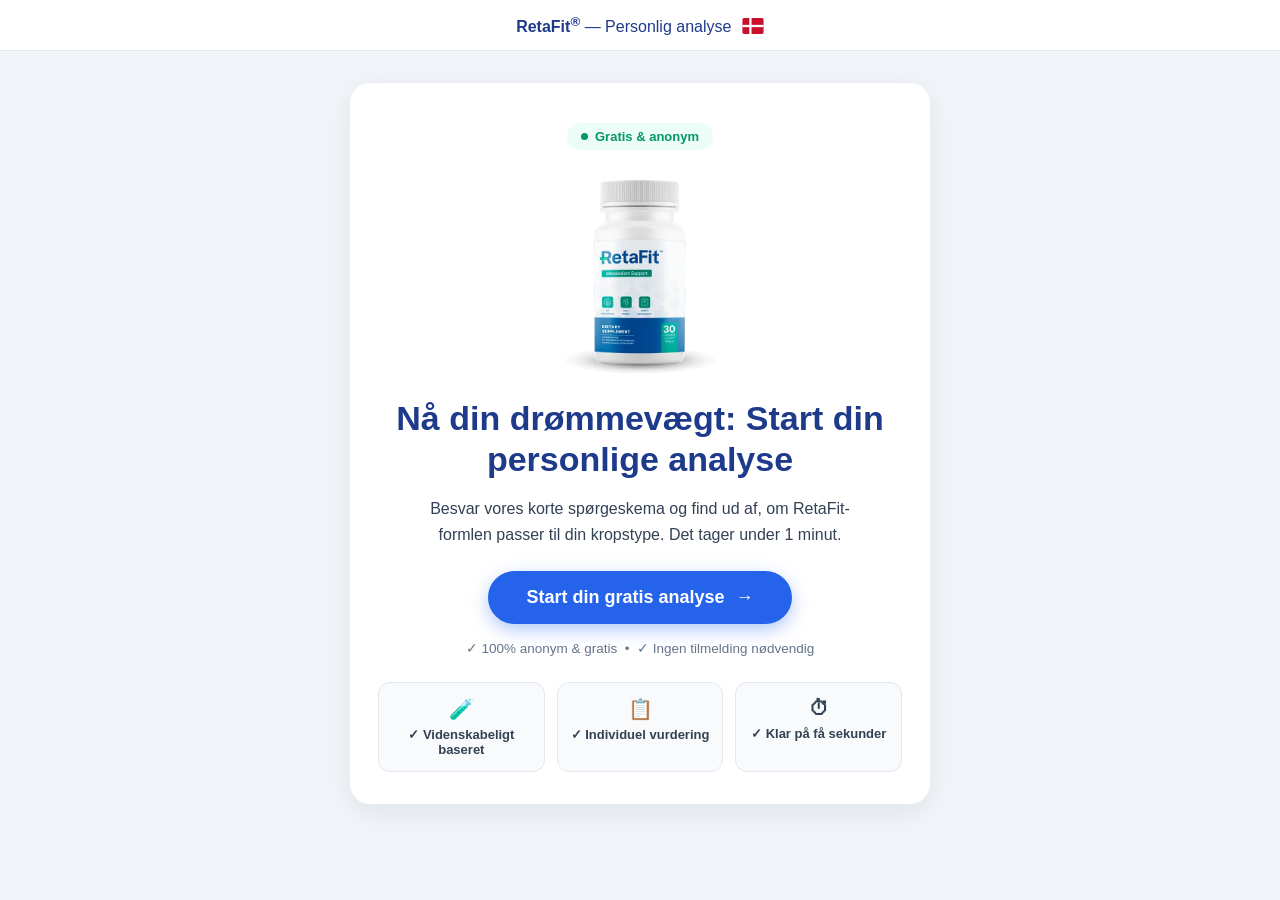
==== index.html @ 0e1f0a11 "Update index.html" ====
<!DOCTYPE html>
<html lang="da-DK">
<head>
<meta charset="UTF-8">
<title>RetaFit® — Personlig analyse | Gratis & anonym</title>
<meta name="viewport" content="width=device-width, initial-scale=1">
<meta name="robots" content="index, follow">
<link rel="stylesheet" href="css/style.css">
</head>
<body>

<header class="topbar">
  <span class="brand">RetaFit<sup>®</sup></span> — Personlig analyse
  <svg class="flag" viewBox="0 0 37 28" aria-label="Danmark"><rect width="37" height="28" fill="#C8102E"/><rect x="12" width="4" height="28" fill="#fff"/><rect y="12" width="37" height="4" fill="#fff"/></svg>
</header>

<main class="wrap">
  <section class="card">

    <span class="badge"><span class="dot"></span> Gratis &amp; anonym</span>

    <img class="product" src="img/bottle_1.webp" alt="RetaFit — Metabolism Support" width="220" loading="eager">

    <h1>Nå din drømmevægt: Start din personlige analyse</h1>

    <p class="sub">Besvar vores korte spørgeskema og find ud af, om RetaFit-formlen passer til din kropstype. Det tager under 1 minut.</p>

    <a class="cta-quiz" href="#">Start din gratis analyse <span class="arrow">→</span></a>

    <p class="reassure">✓ 100% anonym &amp; gratis&nbsp;&nbsp;•&nbsp;&nbsp;✓ Ingen tilmelding nødvendig</p>

    <div class="trust-row">
      <div class="trust-item">
        <span class="trust-ico">🧪</span>
        <span>✓ Videnskabeligt baseret</span>
      </div>
      <div class="trust-item">
        <span class="trust-ico">📋</span>
        <span>✓ Individuel vurdering</span>
      </div>
      <div class="trust-item">
        <span class="trust-ico">⏱</span>
        <span>✓ Klar på få sekunder</span>
      </div>
    </div>

  </section>
</main>

<script src="js/config.js"></script>
<script src="js/tracking-quiz.js"></script>
</body>
</html>
---- css/style.css ----
/* RetaFit DK — quiz bridge */
:root{
  --azul:#1e3a8a;
  --azul-cta:#2563eb;
  --azul-cta-hover:#1d4ed8;
  --verde:#059669;
  --verde-bg:#ecfdf5;
  --texto:#334155;
  --cinza-bg:#f1f5f9;
  --borda:#e2e8f0;
}
*{margin:0;padding:0;box-sizing:border-box}
body{font-family:-apple-system,BlinkMacSystemFont,"Segoe UI",Roboto,Arial,sans-serif;background:var(--cinza-bg);color:var(--texto);-webkit-font-smoothing:antialiased}

.topbar{background:#fff;text-align:center;padding:14px 12px;font-size:16px;color:var(--azul);border-bottom:1px solid var(--borda)}
.topbar .brand{font-weight:700}
.topbar .flag{width:22px;height:16px;vertical-align:-2px;margin-left:6px;border-radius:2px}

.wrap{display:flex;justify-content:center;padding:32px 16px 56px}
.card{background:#fff;border-radius:20px;box-shadow:0 8px 30px rgba(15,23,42,.08);max-width:580px;width:100%;padding:40px 28px 32px;text-align:center}

.badge{display:inline-flex;align-items:center;gap:7px;background:var(--verde-bg);color:var(--verde);font-size:13px;font-weight:600;padding:6px 14px;border-radius:999px}
.badge .dot{width:7px;height:7px;background:var(--verde);border-radius:50%}

.product{display:block;margin:18px auto 6px;max-width:220px;height:auto}

h1{color:var(--azul);font-size:clamp(26px,5vw,34px);line-height:1.2;margin:10px 0 16px;font-weight:800}
.sub{font-size:16px;line-height:1.6;max-width:460px;margin:0 auto 24px}

.cta-quiz{display:inline-block;background:var(--azul-cta);color:#fff;text-decoration:none;font-size:18px;font-weight:700;padding:16px 38px;border-radius:999px;box-shadow:0 6px 18px rgba(37,99,235,.35);transition:background .15s,transform .15s}
.cta-quiz:hover{background:var(--azul-cta-hover);transform:translateY(-1px)}
.cta-quiz .arrow{margin-left:6px}

.reassure{font-size:13.5px;color:#64748b;margin:16px 0 26px}

.trust-row{display:flex;gap:12px;justify-content:center;flex-wrap:wrap}
.trust-item{flex:1 1 150px;max-width:170px;background:#f8fafc;border:1px solid var(--borda);border-radius:12px;padding:14px 10px;font-size:13px;font-weight:600;color:var(--texto);display:flex;flex-direction:column;align-items:center;gap:6px}
.trust-ico{font-size:20px}

@media(max-width:480px){
  .card{padding:32px 18px 26px}
  .cta-quiz{width:100%;padding:16px 20px}
}
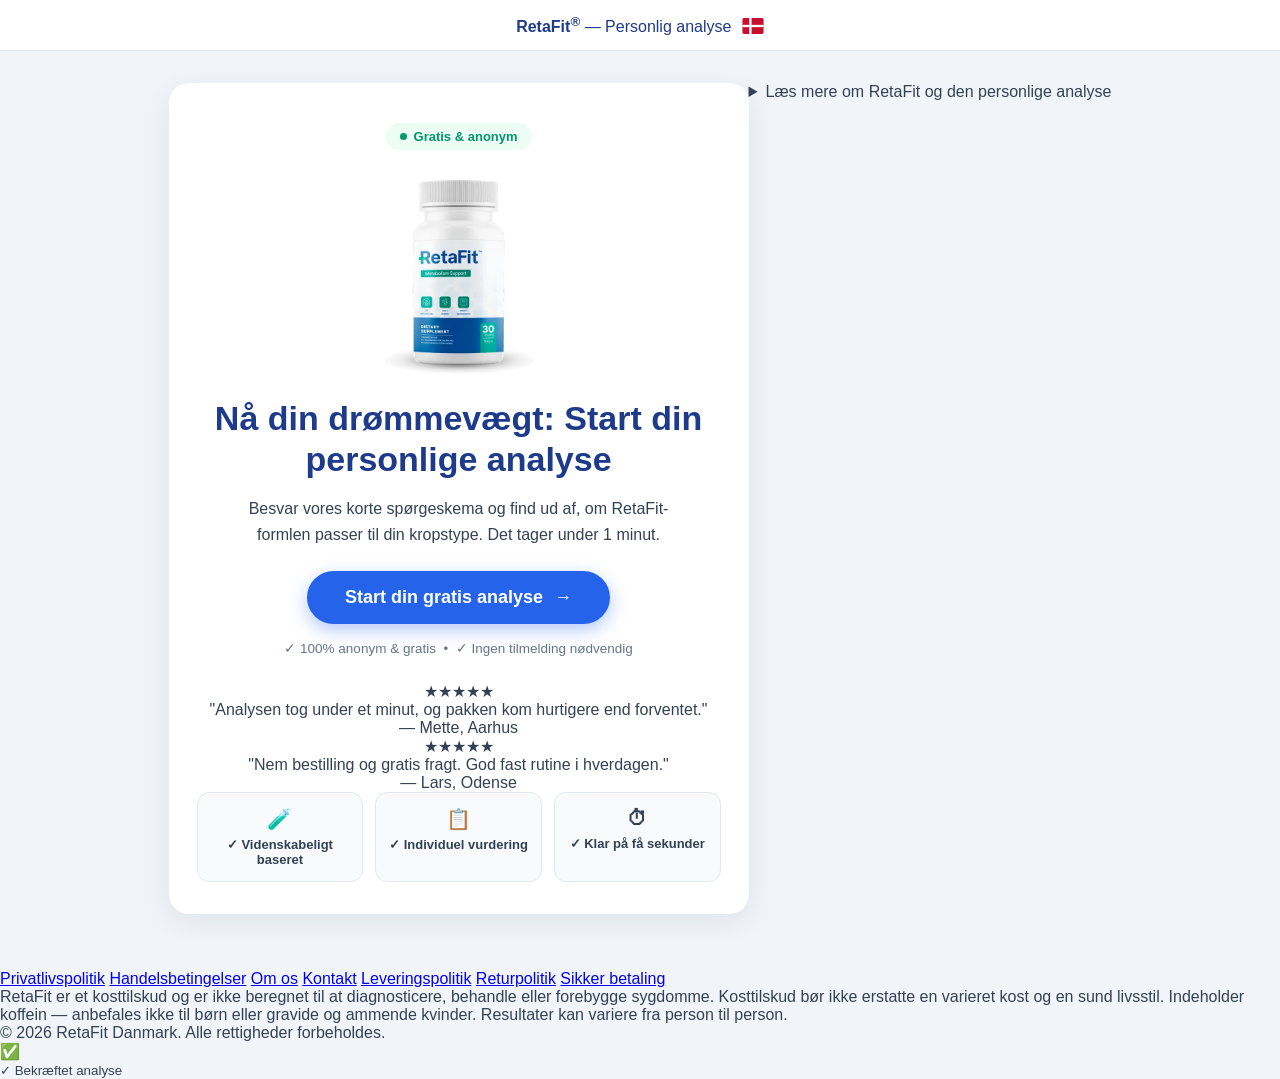
==== commit 9052edee: "Update index.html" ====
--- a/index.html
+++ b/index.html
@@ -2,32 +2,172 @@
 <html lang="da-DK">
 <head>
 <meta charset="UTF-8">
-<title>RetaFit® — Personlig analyse | Gratis & anonym</title>
 <meta name="viewport" content="width=device-width, initial-scale=1">
+<title>RetaFit® Danmark – Personlig Analyse | Fra 249 kr. & Gratis Fragt</title>
+<meta name="description" content="Tag den gratis RetaFit®-analyse og se, om formlen passer til din kropstype. Fra 249 kr. pr. flaske, gratis fragt og 30 dages garanti. Tager under 1 minut.">
+<meta name="keywords" content="retafit, retafit danmark, køb retafit, retafit pris, stofskifte kosttilskud, metabolisme støtte">
+<meta name="author" content="RetaFit Danmark">
+<meta name="language" content="da-DK">
 <meta name="robots" content="index, follow">
+<link rel="canonical" href="https://retafit-dk.shop/">
+<meta name="geo.region" content="DK">
+<meta name="geo.placename" content="Danmark">
+<!-- Open Graph -->
+<meta property="og:type" content="product">
+<meta property="og:title" content="RetaFit® Danmark – Personlig Analyse | Fra 249 kr.">
+<meta property="og:description" content="Gratis analyse på under 1 minut. Fra 249 kr. pr. flaske med gratis fragt og 30 dages garanti.">
+<meta property="og:url" content="https://retafit-dk.shop/">
+<meta property="og:image" content="https://retafit-dk.shop/img/banner.webp">
+<meta property="og:locale" content="da_DK">
+<meta property="og:site_name" content="RetaFit Danmark">
+<!-- Twitter Cards -->
+<meta name="twitter:card" content="summary_large_image">
+<meta name="twitter:title" content="RetaFit® Danmark – Personlig Analyse | Fra 249 kr.">
+<meta name="twitter:description" content="Gratis analyse på under 1 minut. Gratis fragt og 30 dages garanti.">
+<meta name="twitter:image" content="https://retafit-dk.shop/img/banner.webp">
+<!-- Performance -->
+<link rel="preload" as="image" href="img/bottle_1.webp">
+<link rel="preconnect" href="https://www.knownwalk.com">
+<link rel="dns-prefetch" href="https://www.knownwalk.com">
 <link rel="stylesheet" href="css/style.css">
+<!-- Schema JSON-LD -->
+<script type="application/ld+json">
+{
+  "@context": "https://schema.org",
+  "@graph": [
+    {
+      "@type": "Product",
+      "@id": "https://retafit-dk.shop/#product",
+      "name": "RetaFit – Metabolism Support",
+      "description": "Kosttilskud med naturlige ingredienser, der understøtter et normalt stofskifte, daglig energi og vægtkontrol som del af en sund livsstil. 30 kapsler pr. flaske.",
+      "image": "https://retafit-dk.shop/img/bottle_1.webp",
+      "brand": { "@type": "Brand", "name": "RetaFit" },
+      "sku": "RETAFIT-DK-30",
+      "offers": {
+        "@type": "AggregateOffer",
+        "priceCurrency": "DKK",
+        "lowPrice": "249",
+        "highPrice": "749",
+        "offerCount": "3",
+        "priceValidUntil": "2026-12-31",
+        "availability": "https://schema.org/InStock",
+        "url": "https://retafit-dk.shop/",
+        "seller": { "@type": "Organization", "name": "RetaFit Danmark" },
+        "shippingDetails": {
+          "@type": "OfferShippingDetails",
+          "shippingRate": { "@type": "MonetaryAmount", "value": "0", "currency": "DKK" },
+          "shippingDestination": { "@type": "DefinedRegion", "addressCountry": "DK" },
+          "deliveryTime": {
+            "@type": "ShippingDeliveryTime",
+            "handlingTime": { "@type": "QuantitativeValue", "minValue": 1, "maxValue": 2, "unitCode": "DAY" },
+            "transitTime": { "@type": "QuantitativeValue", "minValue": 2, "maxValue": 5, "unitCode": "DAY" }
+          }
+        },
+        "hasMerchantReturnPolicy": {
+          "@type": "MerchantReturnPolicy",
+          "applicableCountry": "DK",
+          "returnPolicyCategory": "https://schema.org/MerchantReturnFiniteReturnWindow",
+          "merchantReturnDays": 30,
+          "returnMethod": "https://schema.org/ReturnByMail",
+          "returnFees": "https://schema.org/FreeReturn"
+        }
+      },
+      "aggregateRating": {
+        "@type": "AggregateRating",
+        "ratingValue": "4.7",
+        "reviewCount": "312",
+        "bestRating": "5"
+      },
+      "review": {
+        "@type": "Review",
+        "reviewRating": { "@type": "Rating", "ratingValue": "5", "bestRating": "5" },
+        "author": { "@type": "Person", "name": "Mette H." },
+        "reviewBody": "Nem daglig rutine og hurtig levering. Analysen hjalp mig med at vælge den rigtige pakke."
+      }
+    },
+    {
+      "@type": "Organization",
+      "@id": "https://retafit-dk.shop/#organization",
+      "name": "RetaFit Danmark",
+      "url": "https://retafit-dk.shop/",
+      "logo": "https://retafit-dk.shop/img/bottle_1.webp"
+    },
+    {
+      "@type": "WebSite",
+      "@id": "https://retafit-dk.shop/#website",
+      "name": "RetaFit Danmark",
+      "url": "https://retafit-dk.shop/",
+      "inLanguage": "da-DK",
+      "publisher": { "@id": "https://retafit-dk.shop/#organization" }
+    },
+    {
+      "@type": "BreadcrumbList",
+      "itemListElement": [
+        { "@type": "ListItem", "position": 1, "name": "Forside", "item": "https://retafit-dk.shop/" },
+        { "@type": "ListItem", "position": 2, "name": "Personlig Analyse" }
+      ]
+    },
+    {
+      "@type": "FAQPage",
+      "mainEntity": [
+        {
+          "@type": "Question",
+          "name": "Hvor hurtigt leveres RetaFit i Danmark?",
+          "acceptedAnswer": { "@type": "Answer", "text": "Ordrer afsendes inden for 1–2 hverdage og leveres typisk på 2–5 hverdage i hele Danmark. Fragt er gratis på pakker med 3 og 5 flasker." }
+        },
+        {
+          "@type": "Question",
+          "name": "Er der garanti på RetaFit?",
+          "acceptedAnswer": { "@type": "Answer", "text": "Ja. Alle pakker er dækket af en 30 dages pengene-tilbage-garanti. Fortryder du, får du det fulde beløb refunderet." }
+        },
+        {
+          "@type": "Question",
+          "name": "Er betalingen sikker?",
+          "acceptedAnswer": { "@type": "Answer", "text": "Ja. Betalingen sker via krypteret forbindelse og understøtter Visa, Mastercard, PayPal og Apple Pay." }
+        },
+        {
+          "@type": "Question",
+          "name": "Hvad koster RetaFit?",
+          "acceptedAnswer": { "@type": "Answer", "text": "Prisen starter ved 249 kr. pr. flaske på 5-flaske pakken, svarende til cirka 8 kr. om dagen. Enkelt flaske koster 749 kr." }
+        },
+        {
+          "@type": "Question",
+          "name": "Er analysen gratis og anonym?",
+          "acceptedAnswer": { "@type": "Answer", "text": "Ja. Analysen er 100% gratis og anonym, kræver ingen tilmelding og tager under 1 minut at gennemføre." }
+        }
+      ]
+    }
+  ]
+}
+</script>
 </head>
 <body>
-
 <header class="topbar">
   <span class="brand">RetaFit<sup>®</sup></span> — Personlig analyse
   <svg class="flag" viewBox="0 0 37 28" aria-label="Danmark"><rect width="37" height="28" fill="#C8102E"/><rect x="12" width="4" height="28" fill="#fff"/><rect y="12" width="37" height="4" fill="#fff"/></svg>
 </header>
-
 <main class="wrap">
   <section class="card">
-
     <span class="badge"><span class="dot"></span> Gratis &amp; anonym</span>
-
-    <img class="product" src="img/bottle_1.webp" alt="RetaFit — Metabolism Support" width="220" loading="eager">
-
+    <img class="product" src="img/bottle_1.webp" alt="RetaFit — Metabolism Support, 30 kapsler" width="220" loading="eager">
     <h1>Nå din drømmevægt: Start din personlige analyse</h1>
-
     <p class="sub">Besvar vores korte spørgeskema og find ud af, om RetaFit-formlen passer til din kropstype. Det tager under 1 minut.</p>
-
-    <a class="cta-quiz" href="#">Start din gratis analyse <span class="arrow">→</span></a>
-
+    <a class="cta-quiz" href="#" rel="nofollow sponsored noopener">Start din gratis analyse <span class="arrow">→</span></a>
     <p class="reassure">✓ 100% anonym &amp; gratis&nbsp;&nbsp;•&nbsp;&nbsp;✓ Ingen tilmelding nødvendig</p>
+
+    <!-- Micro-depoimentos (CVR) -->
+    <div class="micro-reviews">
+      <div class="micro-review">
+        <span class="stars">★★★★★</span>
+        <p>"Analysen tog under et minut, og pakken kom hurtigere end forventet."</p>
+        <span class="micro-author">— Mette, Aarhus</span>
+      </div>
+      <div class="micro-review">
+        <span class="stars">★★★★★</span>
+        <p>"Nem bestilling og gratis fragt. God fast rutine i hverdagen."</p>
+        <span class="micro-author">— Lars, Odense</span>
+      </div>
+    </div>
 
     <div class="trust-row">
       <div class="trust-item">
@@ -43,11 +183,76 @@
         <span>✓ Klar på få sekunder</span>
       </div>
     </div>
-
+  </section>
+
+  <!-- QUALITY SCORE BLOCK -->
+  <section class="qs-block">
+    <details>
+      <summary>Læs mere om RetaFit og den personlige analyse</summary>
+      <div class="qs-content">
+        <h2>Hvad er RetaFit?</h2>
+        <p>RetaFit er et kosttilskud udviklet til voksne, der ønsker at understøtte deres stofskifte, daglige energi og vægtkontrol som en del af en sund og aktiv livsstil. Hver flaske indeholder 30 kapsler, svarende til en måneds forbrug ved den anbefalede daglige dosis på én kapsel. Formlen er sammensat af naturlige ingredienser og indeholder koffein, hvorfor produktet ikke anbefales til børn eller til gravide og ammende kvinder.</p>
+        <p>RetaFit er ikke et lægemiddel og er ikke beregnet til at diagnosticere, behandle eller forebygge sygdomme. Kosttilskud bør ikke erstatte en varieret kost. De bedste resultater opnås, når produktet kombineres med regelmæssig motion og fornuftige kostvaner.</p>
+
+        <h2>Sådan fungerer den personlige analyse</h2>
+        <p>Inden du vælger en pakke, tilbyder vi en kort og gratis analyse. Formålet er enkelt: at hjælpe dig med at vurdere, om RetaFit passer til din kropstype, dine vaner og dine mål. Analysen består af et kort spørgeskema, der tager under ét minut at gennemføre. Den er 100% anonym, kræver ingen tilmelding, og du forpligter dig ikke til noget ved at deltage.</p>
+        <p>Når du har besvaret spørgsmålene, får du en individuel vurdering med det samme. På den måde træffer du en informeret beslutning, før du bestiller — i stedet for at gætte dig frem.</p>
+
+        <h2>Priser og pakker</h2>
+        <p>RetaFit fås i tre pakker, så du kan vælge den løsning, der passer bedst til dit forbrug. Prøvepakken med 1 flaske (30 dages forbrug) koster 749 kr. plus 40 kr. i fragt. Pakken med 3 flasker (90 dages forbrug) koster 329 kr. pr. flaske — i alt 987 kr. med gratis fragt, en besparelse på 540 kr. Den mest fordelagtige løsning er pakken med 5 flasker (150 dages forbrug) til 249 kr. pr. flaske — i alt 1245 kr. med gratis fragt og en samlet besparelse på 1010 kr., svarende til kun cirka 8 kr. om dagen.</p>
+        <p>Alle priser er angivet i danske kroner, og der er ingen skjulte gebyrer eller abonnementer. Du betaler én gang for den pakke, du vælger.</p>
+
+        <h2>Levering i Danmark</h2>
+        <p>Alle ordrer behandles og afsendes inden for 1–2 hverdage. Leveringstiden er typisk 2–5 hverdage afhængigt af din adresse. Fragten er gratis på pakker med 3 og 5 flasker. Du modtager et track-and-trace-nummer, så du kan følge din pakke hele vejen til døren.</p>
+
+        <h2>30 dages pengene-tilbage-garanti</h2>
+        <p>Vi ønsker, at du skal kunne bestille helt uden risiko. Derfor er alle pakker dækket af en 30 dages pengene-tilbage-garanti. Hvis du inden for 30 dage efter modtagelsen vurderer, at RetaFit ikke er noget for dig, kontakter du blot vores kundeservice og får det fulde beløb refunderet. Ingen lange forklaringer, ingen besværlige formularer.</p>
+
+        <h2>Sikker betaling</h2>
+        <p>Betalingen foregår via en krypteret forbindelse, og vi understøtter de mest anvendte betalingsmetoder i Danmark: Visa, Mastercard, American Express, PayPal og Apple Pay. Dine betalingsoplysninger behandles fortroligt og gemmes aldrig på vores servere.</p>
+
+        <h2>Sådan bruger du RetaFit</h2>
+        <p>Tag én kapsel dagligt med et stort glas vand, gerne om morgenen i forbindelse med et måltid. Da formlen indeholder koffein, anbefaler vi at undgå indtagelse sent på aftenen. Overskrid ikke den anbefalede daglige dosis. Opbevar produktet tørt og utilgængeligt for børn.</p>
+
+        <h2>Hvem er RetaFit til?</h2>
+        <p>RetaFit henvender sig til voksne, der ønsker en enkel daglig rutine som støtte til deres stofskifte og energiniveau — for eksempel i forbindelse med en vægtkontrolplan, en travl hverdag eller en ny start på sundere vaner. Er du i tvivl, om produktet passer til dig, anbefaler vi at starte med den gratis analyse. Har du en kronisk sygdom eller tager du fast medicin, bør du altid rådføre dig med din læge, før du starter på et nyt kosttilskud.</p>
+
+        <h2>Derfor vælger mange den store pakke</h2>
+        <p>Et stofskifte-tilskud fungerer bedst som en fast rutine over tid — ikke som en enkeltstående løsning. Derfor vælger 7 ud af 10 kunder pakken med 5 flasker: den dækker 150 dages forbrug, giver den laveste pris pr. flaske og den største samlede besparelse. Kombineret med gratis fragt og 30 dages garanti er det den mest økonomiske og fleksible måde at komme i gang på.</p>
+
+        <p class="qs-cta-wrap"><a class="cta-quiz qs-cta" href="#" rel="nofollow sponsored noopener">Start din gratis analyse nu →</a></p>
+      </div>
+    </details>
   </section>
 </main>
 
+<!-- FOOTER E-E-A-T -->
+<footer class="site-footer">
+  <div class="footer-links">
+    <a href="institutional/privatlivspolitik.html">Privatlivspolitik</a>
+    <a href="institutional/handelsbetingelser.html">Handelsbetingelser</a>
+    <a href="institutional/om-os.html">Om os</a>
+    <a href="institutional/kontakt.html">Kontakt</a>
+    <a href="institutional/leveringspolitik.html">Leveringspolitik</a>
+    <a href="institutional/returpolitik.html">Returpolitik</a>
+    <a href="institutional/sikker-betaling.html">Sikker betaling</a>
+  </div>
+  <p class="footer-disclaimer">RetaFit er et kosttilskud og er ikke beregnet til at diagnosticere, behandle eller forebygge sygdomme. Kosttilskud bør ikke erstatte en varieret kost og en sund livsstil. Indeholder koffein — anbefales ikke til børn eller gravide og ammende kvinder. Resultater kan variere fra person til person.</p>
+  <p class="footer-copy">© 2026 RetaFit Danmark. Alle rettigheder forbeholdes.</p>
+</footer>
+
+<!-- Social proof notification (CVR) -->
+<div class="sp-toast" id="sp-toast" aria-hidden="true">
+  <span class="sp-ico">✅</span>
+  <div class="sp-body">
+    <strong id="sp-name"></strong>
+    <span id="sp-action"></span>
+    <small class="sp-verified">✓ Bekræftet analyse</small>
+  </div>
+</div>
+
 <script src="js/config.js"></script>
 <script src="js/tracking-quiz.js"></script>
+<script src="js/social-proof.js"></script>
 </body>
 </html>
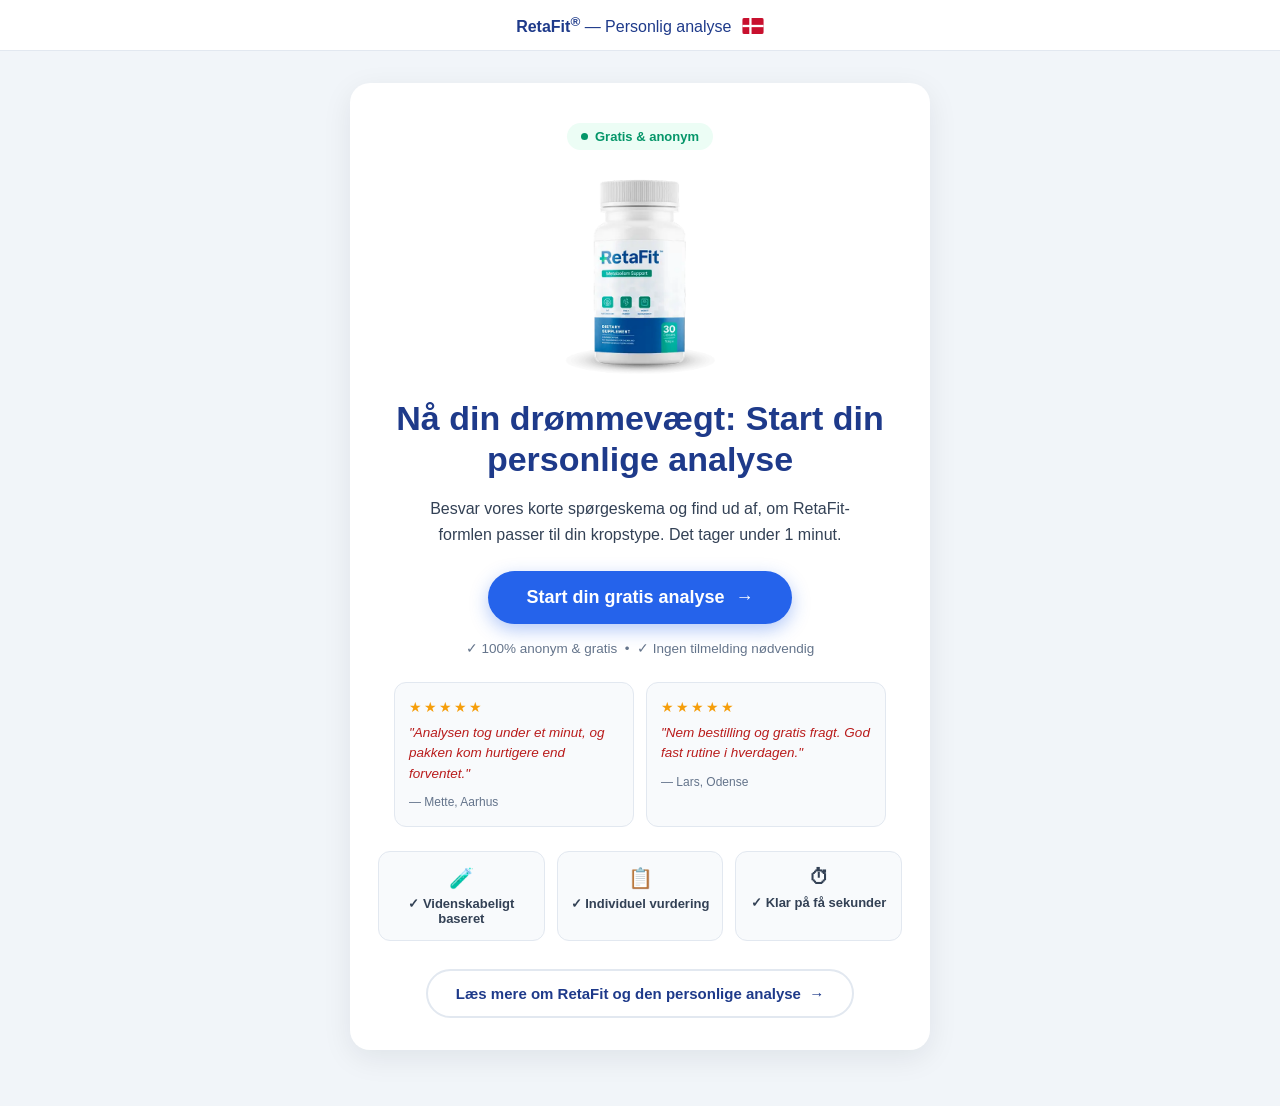
==== commit 11d98c8d: "fix: adiciona depoimentos e move botao Laes mere para abaixo dos trust cards" ====
--- a/index.html
+++ b/index.html
@@ -1,171 +1,44 @@
 <!DOCTYPE html>
-<html lang="da-DK">
+<html lang="da">
 <head>
 <meta charset="UTF-8">
+<title>RetaFit® — Personlig analyse | Gratis & anonym</title>
 <meta name="viewport" content="width=device-width, initial-scale=1">
-<title>RetaFit® Danmark – Personlig Analyse | Fra 249 kr. & Gratis Fragt</title>
-<meta name="description" content="Tag den gratis RetaFit®-analyse og se, om formlen passer til din kropstype. Fra 249 kr. pr. flaske, gratis fragt og 30 dages garanti. Tager under 1 minut.">
-<meta name="keywords" content="retafit, retafit danmark, køb retafit, retafit pris, stofskifte kosttilskud, metabolisme støtte">
-<meta name="author" content="RetaFit Danmark">
-<meta name="language" content="da-DK">
 <meta name="robots" content="index, follow">
-<link rel="canonical" href="https://retafit-dk.shop/">
-<meta name="geo.region" content="DK">
-<meta name="geo.placename" content="Danmark">
-<!-- Open Graph -->
-<meta property="og:type" content="product">
-<meta property="og:title" content="RetaFit® Danmark – Personlig Analyse | Fra 249 kr.">
-<meta property="og:description" content="Gratis analyse på under 1 minut. Fra 249 kr. pr. flaske med gratis fragt og 30 dages garanti.">
-<meta property="og:url" content="https://retafit-dk.shop/">
-<meta property="og:image" content="https://retafit-dk.shop/img/banner.webp">
-<meta property="og:locale" content="da_DK">
-<meta property="og:site_name" content="RetaFit Danmark">
-<!-- Twitter Cards -->
-<meta name="twitter:card" content="summary_large_image">
-<meta name="twitter:title" content="RetaFit® Danmark – Personlig Analyse | Fra 249 kr.">
-<meta name="twitter:description" content="Gratis analyse på under 1 minut. Gratis fragt og 30 dages garanti.">
-<meta name="twitter:image" content="https://retafit-dk.shop/img/banner.webp">
-<!-- Performance -->
-<link rel="preload" as="image" href="img/bottle_1.webp">
-<link rel="preconnect" href="https://www.knownwalk.com">
-<link rel="dns-prefetch" href="https://www.knownwalk.com">
 <link rel="stylesheet" href="css/style.css">
-<!-- Schema JSON-LD -->
-<script type="application/ld+json">
-{
-  "@context": "https://schema.org",
-  "@graph": [
-    {
-      "@type": "Product",
-      "@id": "https://retafit-dk.shop/#product",
-      "name": "RetaFit – Metabolism Support",
-      "description": "Kosttilskud med naturlige ingredienser, der understøtter et normalt stofskifte, daglig energi og vægtkontrol som del af en sund livsstil. 30 kapsler pr. flaske.",
-      "image": "https://retafit-dk.shop/img/bottle_1.webp",
-      "brand": { "@type": "Brand", "name": "RetaFit" },
-      "sku": "RETAFIT-DK-30",
-      "offers": {
-        "@type": "AggregateOffer",
-        "priceCurrency": "DKK",
-        "lowPrice": "249",
-        "highPrice": "749",
-        "offerCount": "3",
-        "priceValidUntil": "2026-12-31",
-        "availability": "https://schema.org/InStock",
-        "url": "https://retafit-dk.shop/",
-        "seller": { "@type": "Organization", "name": "RetaFit Danmark" },
-        "shippingDetails": {
-          "@type": "OfferShippingDetails",
-          "shippingRate": { "@type": "MonetaryAmount", "value": "0", "currency": "DKK" },
-          "shippingDestination": { "@type": "DefinedRegion", "addressCountry": "DK" },
-          "deliveryTime": {
-            "@type": "ShippingDeliveryTime",
-            "handlingTime": { "@type": "QuantitativeValue", "minValue": 1, "maxValue": 2, "unitCode": "DAY" },
-            "transitTime": { "@type": "QuantitativeValue", "minValue": 2, "maxValue": 5, "unitCode": "DAY" }
-          }
-        },
-        "hasMerchantReturnPolicy": {
-          "@type": "MerchantReturnPolicy",
-          "applicableCountry": "DK",
-          "returnPolicyCategory": "https://schema.org/MerchantReturnFiniteReturnWindow",
-          "merchantReturnDays": 30,
-          "returnMethod": "https://schema.org/ReturnByMail",
-          "returnFees": "https://schema.org/FreeReturn"
-        }
-      },
-      "aggregateRating": {
-        "@type": "AggregateRating",
-        "ratingValue": "4.7",
-        "reviewCount": "312",
-        "bestRating": "5"
-      },
-      "review": {
-        "@type": "Review",
-        "reviewRating": { "@type": "Rating", "ratingValue": "5", "bestRating": "5" },
-        "author": { "@type": "Person", "name": "Mette H." },
-        "reviewBody": "Nem daglig rutine og hurtig levering. Analysen hjalp mig med at vælge den rigtige pakke."
-      }
-    },
-    {
-      "@type": "Organization",
-      "@id": "https://retafit-dk.shop/#organization",
-      "name": "RetaFit Danmark",
-      "url": "https://retafit-dk.shop/",
-      "logo": "https://retafit-dk.shop/img/bottle_1.webp"
-    },
-    {
-      "@type": "WebSite",
-      "@id": "https://retafit-dk.shop/#website",
-      "name": "RetaFit Danmark",
-      "url": "https://retafit-dk.shop/",
-      "inLanguage": "da-DK",
-      "publisher": { "@id": "https://retafit-dk.shop/#organization" }
-    },
-    {
-      "@type": "BreadcrumbList",
-      "itemListElement": [
-        { "@type": "ListItem", "position": 1, "name": "Forside", "item": "https://retafit-dk.shop/" },
-        { "@type": "ListItem", "position": 2, "name": "Personlig Analyse" }
-      ]
-    },
-    {
-      "@type": "FAQPage",
-      "mainEntity": [
-        {
-          "@type": "Question",
-          "name": "Hvor hurtigt leveres RetaFit i Danmark?",
-          "acceptedAnswer": { "@type": "Answer", "text": "Ordrer afsendes inden for 1–2 hverdage og leveres typisk på 2–5 hverdage i hele Danmark. Fragt er gratis på pakker med 3 og 5 flasker." }
-        },
-        {
-          "@type": "Question",
-          "name": "Er der garanti på RetaFit?",
-          "acceptedAnswer": { "@type": "Answer", "text": "Ja. Alle pakker er dækket af en 30 dages pengene-tilbage-garanti. Fortryder du, får du det fulde beløb refunderet." }
-        },
-        {
-          "@type": "Question",
-          "name": "Er betalingen sikker?",
-          "acceptedAnswer": { "@type": "Answer", "text": "Ja. Betalingen sker via krypteret forbindelse og understøtter Visa, Mastercard, PayPal og Apple Pay." }
-        },
-        {
-          "@type": "Question",
-          "name": "Hvad koster RetaFit?",
-          "acceptedAnswer": { "@type": "Answer", "text": "Prisen starter ved 249 kr. pr. flaske på 5-flaske pakken, svarende til cirka 8 kr. om dagen. Enkelt flaske koster 749 kr." }
-        },
-        {
-          "@type": "Question",
-          "name": "Er analysen gratis og anonym?",
-          "acceptedAnswer": { "@type": "Answer", "text": "Ja. Analysen er 100% gratis og anonym, kræver ingen tilmelding og tager under 1 minut at gennemføre." }
-        }
-      ]
-    }
-  ]
-}
-</script>
 </head>
 <body>
+
 <header class="topbar">
   <span class="brand">RetaFit<sup>®</sup></span> — Personlig analyse
   <svg class="flag" viewBox="0 0 37 28" aria-label="Danmark"><rect width="37" height="28" fill="#C8102E"/><rect x="12" width="4" height="28" fill="#fff"/><rect y="12" width="37" height="4" fill="#fff"/></svg>
 </header>
+
 <main class="wrap">
   <section class="card">
+
     <span class="badge"><span class="dot"></span> Gratis &amp; anonym</span>
-    <img class="product" src="img/bottle_1.webp" alt="RetaFit — Metabolism Support, 30 kapsler" width="220" loading="eager">
+
+    <img class="product" src="img/bottle_1.webp" alt="RetaFit — Metabolism Support" width="220" loading="eager">
+
     <h1>Nå din drømmevægt: Start din personlige analyse</h1>
+
     <p class="sub">Besvar vores korte spørgeskema og find ud af, om RetaFit-formlen passer til din kropstype. Det tager under 1 minut.</p>
-    <a class="cta-quiz" href="#" rel="nofollow sponsored noopener">Start din gratis analyse <span class="arrow">→</span></a>
+
+    <a class="cta-quiz" href="#">Start din gratis analyse <span class="arrow">→</span></a>
+
     <p class="reassure">✓ 100% anonym &amp; gratis&nbsp;&nbsp;•&nbsp;&nbsp;✓ Ingen tilmelding nødvendig</p>
 
-    <!-- Micro-depoimentos (CVR) -->
-    <div class="micro-reviews">
-      <div class="micro-review">
-        <span class="stars">★★★★★</span>
-        <p>"Analysen tog under et minut, og pakken kom hurtigere end forventet."</p>
-        <span class="micro-author">— Mette, Aarhus</span>
+    <div class="testimonials-row">
+      <div class="testimonial">
+        <div class="stars">★★★★★</div>
+        <p class="quote">"Analysen tog under et minut, og pakken kom hurtigere end forventet."</p>
+        <span class="author">— Mette, Aarhus</span>
       </div>
-      <div class="micro-review">
-        <span class="stars">★★★★★</span>
-        <p>"Nem bestilling og gratis fragt. God fast rutine i hverdagen."</p>
-        <span class="micro-author">— Lars, Odense</span>
+      <div class="testimonial">
+        <div class="stars">★★★★★</div>
+        <p class="quote">"Nem bestilling og gratis fragt. God fast rutine i hverdagen."</p>
+        <span class="author">— Lars, Odense</span>
       </div>
     </div>
 
@@ -183,76 +56,13 @@
         <span>✓ Klar på få sekunder</span>
       </div>
     </div>
-  </section>
 
-  <!-- QUALITY SCORE BLOCK -->
-  <section class="qs-block">
-    <details>
-      <summary>Læs mere om RetaFit og den personlige analyse</summary>
-      <div class="qs-content">
-        <h2>Hvad er RetaFit?</h2>
-        <p>RetaFit er et kosttilskud udviklet til voksne, der ønsker at understøtte deres stofskifte, daglige energi og vægtkontrol som en del af en sund og aktiv livsstil. Hver flaske indeholder 30 kapsler, svarende til en måneds forbrug ved den anbefalede daglige dosis på én kapsel. Formlen er sammensat af naturlige ingredienser og indeholder koffein, hvorfor produktet ikke anbefales til børn eller til gravide og ammende kvinder.</p>
-        <p>RetaFit er ikke et lægemiddel og er ikke beregnet til at diagnosticere, behandle eller forebygge sygdomme. Kosttilskud bør ikke erstatte en varieret kost. De bedste resultater opnås, når produktet kombineres med regelmæssig motion og fornuftige kostvaner.</p>
+    <a class="cta-learn-more" href="#">Læs mere om RetaFit og den personlige analyse <span class="arrow">→</span></a>
 
-        <h2>Sådan fungerer den personlige analyse</h2>
-        <p>Inden du vælger en pakke, tilbyder vi en kort og gratis analyse. Formålet er enkelt: at hjælpe dig med at vurdere, om RetaFit passer til din kropstype, dine vaner og dine mål. Analysen består af et kort spørgeskema, der tager under ét minut at gennemføre. Den er 100% anonym, kræver ingen tilmelding, og du forpligter dig ikke til noget ved at deltage.</p>
-        <p>Når du har besvaret spørgsmålene, får du en individuel vurdering med det samme. På den måde træffer du en informeret beslutning, før du bestiller — i stedet for at gætte dig frem.</p>
-
-        <h2>Priser og pakker</h2>
-        <p>RetaFit fås i tre pakker, så du kan vælge den løsning, der passer bedst til dit forbrug. Prøvepakken med 1 flaske (30 dages forbrug) koster 749 kr. plus 40 kr. i fragt. Pakken med 3 flasker (90 dages forbrug) koster 329 kr. pr. flaske — i alt 987 kr. med gratis fragt, en besparelse på 540 kr. Den mest fordelagtige løsning er pakken med 5 flasker (150 dages forbrug) til 249 kr. pr. flaske — i alt 1245 kr. med gratis fragt og en samlet besparelse på 1010 kr., svarende til kun cirka 8 kr. om dagen.</p>
-        <p>Alle priser er angivet i danske kroner, og der er ingen skjulte gebyrer eller abonnementer. Du betaler én gang for den pakke, du vælger.</p>
-
-        <h2>Levering i Danmark</h2>
-        <p>Alle ordrer behandles og afsendes inden for 1–2 hverdage. Leveringstiden er typisk 2–5 hverdage afhængigt af din adresse. Fragten er gratis på pakker med 3 og 5 flasker. Du modtager et track-and-trace-nummer, så du kan følge din pakke hele vejen til døren.</p>
-
-        <h2>30 dages pengene-tilbage-garanti</h2>
-        <p>Vi ønsker, at du skal kunne bestille helt uden risiko. Derfor er alle pakker dækket af en 30 dages pengene-tilbage-garanti. Hvis du inden for 30 dage efter modtagelsen vurderer, at RetaFit ikke er noget for dig, kontakter du blot vores kundeservice og får det fulde beløb refunderet. Ingen lange forklaringer, ingen besværlige formularer.</p>
-
-        <h2>Sikker betaling</h2>
-        <p>Betalingen foregår via en krypteret forbindelse, og vi understøtter de mest anvendte betalingsmetoder i Danmark: Visa, Mastercard, American Express, PayPal og Apple Pay. Dine betalingsoplysninger behandles fortroligt og gemmes aldrig på vores servere.</p>
-
-        <h2>Sådan bruger du RetaFit</h2>
-        <p>Tag én kapsel dagligt med et stort glas vand, gerne om morgenen i forbindelse med et måltid. Da formlen indeholder koffein, anbefaler vi at undgå indtagelse sent på aftenen. Overskrid ikke den anbefalede daglige dosis. Opbevar produktet tørt og utilgængeligt for børn.</p>
-
-        <h2>Hvem er RetaFit til?</h2>
-        <p>RetaFit henvender sig til voksne, der ønsker en enkel daglig rutine som støtte til deres stofskifte og energiniveau — for eksempel i forbindelse med en vægtkontrolplan, en travl hverdag eller en ny start på sundere vaner. Er du i tvivl, om produktet passer til dig, anbefaler vi at starte med den gratis analyse. Har du en kronisk sygdom eller tager du fast medicin, bør du altid rådføre dig med din læge, før du starter på et nyt kosttilskud.</p>
-
-        <h2>Derfor vælger mange den store pakke</h2>
-        <p>Et stofskifte-tilskud fungerer bedst som en fast rutine over tid — ikke som en enkeltstående løsning. Derfor vælger 7 ud af 10 kunder pakken med 5 flasker: den dækker 150 dages forbrug, giver den laveste pris pr. flaske og den største samlede besparelse. Kombineret med gratis fragt og 30 dages garanti er det den mest økonomiske og fleksible måde at komme i gang på.</p>
-
-        <p class="qs-cta-wrap"><a class="cta-quiz qs-cta" href="#" rel="nofollow sponsored noopener">Start din gratis analyse nu →</a></p>
-      </div>
-    </details>
   </section>
 </main>
 
-<!-- FOOTER E-E-A-T -->
-<footer class="site-footer">
-  <div class="footer-links">
-    <a href="institutional/privatlivspolitik.html">Privatlivspolitik</a>
-    <a href="institutional/handelsbetingelser.html">Handelsbetingelser</a>
-    <a href="institutional/om-os.html">Om os</a>
-    <a href="institutional/kontakt.html">Kontakt</a>
-    <a href="institutional/leveringspolitik.html">Leveringspolitik</a>
-    <a href="institutional/returpolitik.html">Returpolitik</a>
-    <a href="institutional/sikker-betaling.html">Sikker betaling</a>
-  </div>
-  <p class="footer-disclaimer">RetaFit er et kosttilskud og er ikke beregnet til at diagnosticere, behandle eller forebygge sygdomme. Kosttilskud bør ikke erstatte en varieret kost og en sund livsstil. Indeholder koffein — anbefales ikke til børn eller gravide og ammende kvinder. Resultater kan variere fra person til person.</p>
-  <p class="footer-copy">© 2026 RetaFit Danmark. Alle rettigheder forbeholdes.</p>
-</footer>
-
-<!-- Social proof notification (CVR) -->
-<div class="sp-toast" id="sp-toast" aria-hidden="true">
-  <span class="sp-ico">✅</span>
-  <div class="sp-body">
-    <strong id="sp-name"></strong>
-    <span id="sp-action"></span>
-    <small class="sp-verified">✓ Bekræftet analyse</small>
-  </div>
-</div>
-
 <script src="js/config.js"></script>
 <script src="js/tracking-quiz.js"></script>
-<script src="js/social-proof.js"></script>
 </body>
 </html>
--- a/css/style.css
+++ b/css/style.css
@@ -37,6 +37,18 @@
 .trust-item{flex:1 1 150px;max-width:170px;background:#f8fafc;border:1px solid var(--borda);border-radius:12px;padding:14px 10px;font-size:13px;font-weight:600;color:var(--texto);display:flex;flex-direction:column;align-items:center;gap:6px}
 .trust-ico{font-size:20px}
 
+/* Testimonials */
+.testimonials-row{display:flex;gap:12px;justify-content:center;flex-wrap:wrap;margin-bottom:24px}
+.testimonial{flex:1 1 200px;max-width:240px;background:#f8fafc;border:1px solid var(--borda);border-radius:12px;padding:16px 14px;text-align:left}
+.testimonial .stars{color:#f59e0b;font-size:14px;letter-spacing:2px;margin-bottom:8px}
+.testimonial .quote{font-size:13.5px;line-height:1.5;color:#b91c1c;font-style:italic;margin-bottom:8px}
+.testimonial .author{font-size:12px;color:#64748b;font-weight:500}
+
+/* Læs mere button — below trust cards */
+.cta-learn-more{display:inline-block;margin-top:28px;padding:14px 28px;font-size:15px;font-weight:600;color:var(--azul);background:#fff;border:2px solid var(--borda);border-radius:999px;text-decoration:none;transition:border-color .2s,color .2s,box-shadow .2s,transform .15s}
+.cta-learn-more:hover{border-color:var(--azul-cta);color:var(--azul-cta);box-shadow:0 4px 14px rgba(37,99,235,.15);transform:translateY(-1px)}
+.cta-learn-more .arrow{margin-left:4px}
+
 @media(max-width:480px){
   .card{padding:32px 18px 26px}
   .cta-quiz{width:100%;padding:16px 20px}
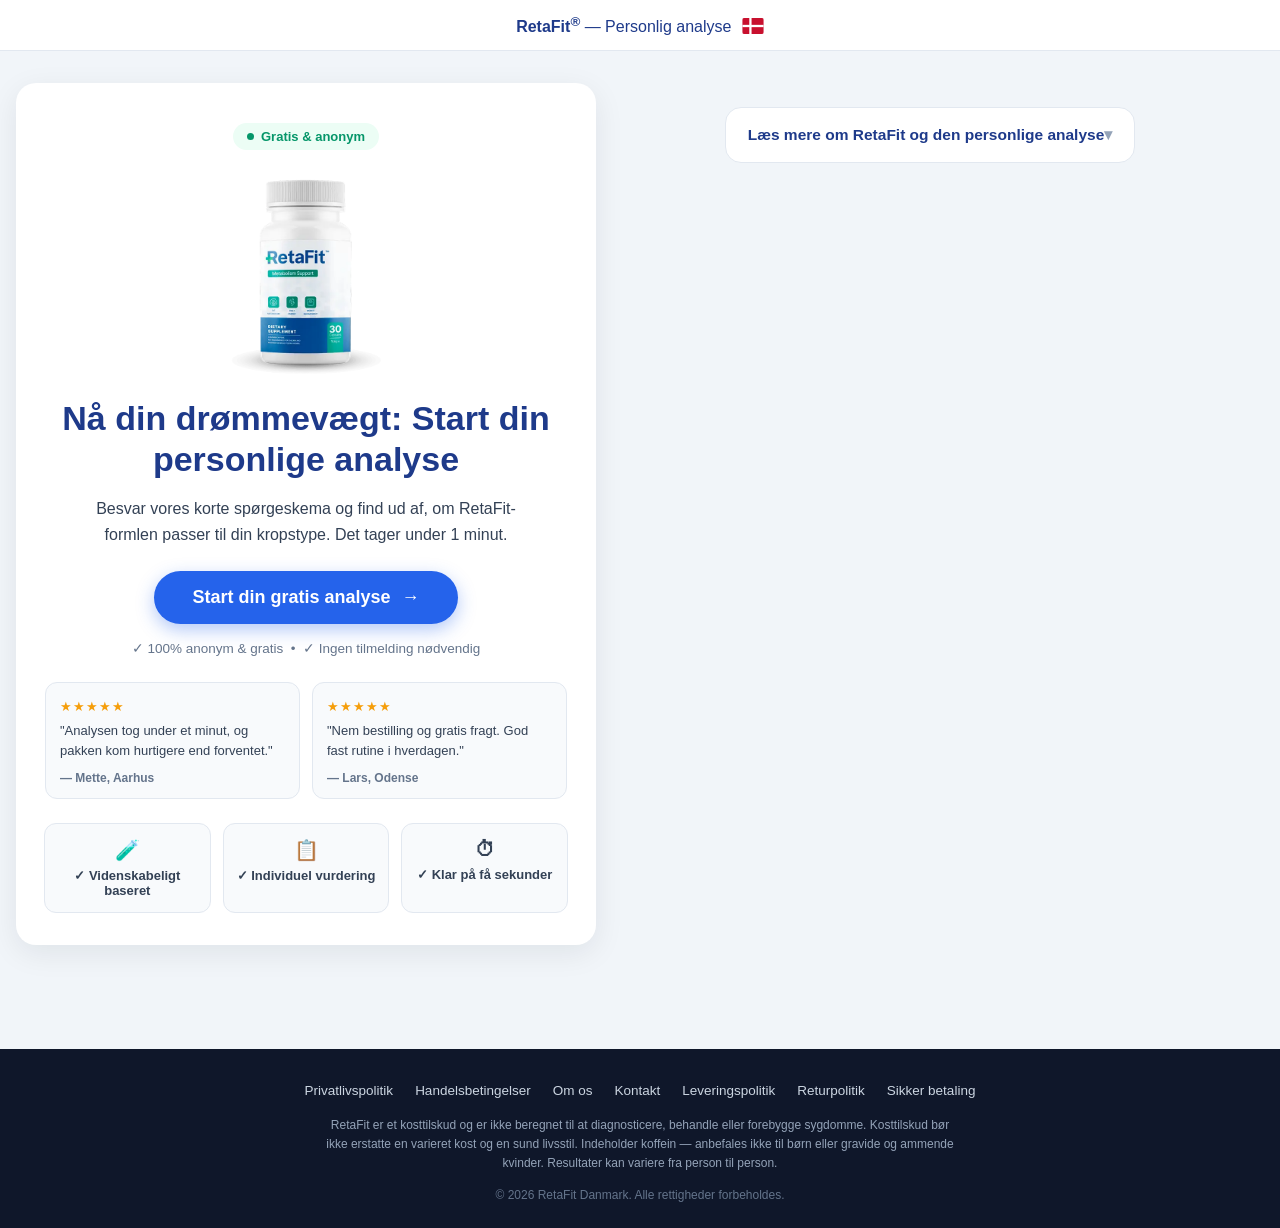
==== commit 9af4c8f8: "fix: resolve merge conflicts, posiciona Laes mere abaixo dos trust cards, limpa CSS duplicado" ====
--- a/index.html
+++ b/index.html
@@ -1,44 +1,171 @@
 <!DOCTYPE html>
-<html lang="da">
+<html lang="da-DK">
 <head>
 <meta charset="UTF-8">
-<title>RetaFit® — Personlig analyse | Gratis & anonym</title>
 <meta name="viewport" content="width=device-width, initial-scale=1">
+<title>RetaFit® Danmark – Personlig Analyse | Fra 249 kr. &amp; Gratis Fragt</title>
+<meta name="description" content="Tag den gratis RetaFit®-analyse og se, om formlen passer til din kropstype. Fra 249 kr. pr. flaske, gratis fragt og 30 dages garanti. Tager under 1 minut.">
+<meta name="keywords" content="retafit, retafit danmark, køb retafit, retafit pris, stofskifte kosttilskud, metabolisme støtte">
+<meta name="author" content="RetaFit Danmark">
+<meta name="language" content="da-DK">
 <meta name="robots" content="index, follow">
+<link rel="canonical" href="https://retafit-dk.shop/">
+<meta name="geo.region" content="DK">
+<meta name="geo.placename" content="Danmark">
+<!-- Open Graph -->
+<meta property="og:type" content="product">
+<meta property="og:title" content="RetaFit® Danmark – Personlig Analyse | Fra 249 kr.">
+<meta property="og:description" content="Gratis analyse på under 1 minut. Fra 249 kr. pr. flaske med gratis fragt og 30 dages garanti.">
+<meta property="og:url" content="https://retafit-dk.shop/">
+<meta property="og:image" content="https://retafit-dk.shop/img/banner.webp">
+<meta property="og:locale" content="da_DK">
+<meta property="og:site_name" content="RetaFit Danmark">
+<!-- Twitter Cards -->
+<meta name="twitter:card" content="summary_large_image">
+<meta name="twitter:title" content="RetaFit® Danmark – Personlig Analyse | Fra 249 kr.">
+<meta name="twitter:description" content="Gratis analyse på under 1 minut. Gratis fragt og 30 dages garanti.">
+<meta name="twitter:image" content="https://retafit-dk.shop/img/banner.webp">
+<!-- Performance -->
+<link rel="preload" as="image" href="img/bottle_1.webp">
+<link rel="preconnect" href="https://www.knownwalk.com">
+<link rel="dns-prefetch" href="https://www.knownwalk.com">
 <link rel="stylesheet" href="css/style.css">
+<!-- Schema JSON-LD -->
+<script type="application/ld+json">
+{
+  "@context": "https://schema.org",
+  "@graph": [
+    {
+      "@type": "Product",
+      "@id": "https://retafit-dk.shop/#product",
+      "name": "RetaFit – Metabolism Support",
+      "description": "Kosttilskud med naturlige ingredienser, der understøtter et normalt stofskifte, daglig energi og vægtkontrol som del af en sund livsstil. 30 kapsler pr. flaske.",
+      "image": "https://retafit-dk.shop/img/bottle_1.webp",
+      "brand": { "@type": "Brand", "name": "RetaFit" },
+      "sku": "RETAFIT-DK-30",
+      "offers": {
+        "@type": "AggregateOffer",
+        "priceCurrency": "DKK",
+        "lowPrice": "249",
+        "highPrice": "749",
+        "offerCount": "3",
+        "priceValidUntil": "2026-12-31",
+        "availability": "https://schema.org/InStock",
+        "url": "https://retafit-dk.shop/",
+        "seller": { "@type": "Organization", "name": "RetaFit Danmark" },
+        "shippingDetails": {
+          "@type": "OfferShippingDetails",
+          "shippingRate": { "@type": "MonetaryAmount", "value": "0", "currency": "DKK" },
+          "shippingDestination": { "@type": "DefinedRegion", "addressCountry": "DK" },
+          "deliveryTime": {
+            "@type": "ShippingDeliveryTime",
+            "handlingTime": { "@type": "QuantitativeValue", "minValue": 1, "maxValue": 2, "unitCode": "DAY" },
+            "transitTime": { "@type": "QuantitativeValue", "minValue": 2, "maxValue": 5, "unitCode": "DAY" }
+          }
+        },
+        "hasMerchantReturnPolicy": {
+          "@type": "MerchantReturnPolicy",
+          "applicableCountry": "DK",
+          "returnPolicyCategory": "https://schema.org/MerchantReturnFiniteReturnWindow",
+          "merchantReturnDays": 30,
+          "returnMethod": "https://schema.org/ReturnByMail",
+          "returnFees": "https://schema.org/FreeReturn"
+        }
+      },
+      "aggregateRating": {
+        "@type": "AggregateRating",
+        "ratingValue": "4.7",
+        "reviewCount": "312",
+        "bestRating": "5"
+      },
+      "review": {
+        "@type": "Review",
+        "reviewRating": { "@type": "Rating", "ratingValue": "5", "bestRating": "5" },
+        "author": { "@type": "Person", "name": "Mette H." },
+        "reviewBody": "Nem daglig rutine og hurtig levering. Analysen hjalp mig med at vælge den rigtige pakke."
+      }
+    },
+    {
+      "@type": "Organization",
+      "@id": "https://retafit-dk.shop/#organization",
+      "name": "RetaFit Danmark",
+      "url": "https://retafit-dk.shop/",
+      "logo": "https://retafit-dk.shop/img/bottle_1.webp"
+    },
+    {
+      "@type": "WebSite",
+      "@id": "https://retafit-dk.shop/#website",
+      "name": "RetaFit Danmark",
+      "url": "https://retafit-dk.shop/",
+      "inLanguage": "da-DK",
+      "publisher": { "@id": "https://retafit-dk.shop/#organization" }
+    },
+    {
+      "@type": "BreadcrumbList",
+      "itemListElement": [
+        { "@type": "ListItem", "position": 1, "name": "Forside", "item": "https://retafit-dk.shop/" },
+        { "@type": "ListItem", "position": 2, "name": "Personlig Analyse" }
+      ]
+    },
+    {
+      "@type": "FAQPage",
+      "mainEntity": [
+        {
+          "@type": "Question",
+          "name": "Hvor hurtigt leveres RetaFit i Danmark?",
+          "acceptedAnswer": { "@type": "Answer", "text": "Ordrer afsendes inden for 1–2 hverdage og leveres typisk på 2–5 hverdage i hele Danmark. Fragt er gratis på pakker med 3 og 5 flasker." }
+        },
+        {
+          "@type": "Question",
+          "name": "Er der garanti på RetaFit?",
+          "acceptedAnswer": { "@type": "Answer", "text": "Ja. Alle pakker er dækket af en 30 dages pengene-tilbage-garanti. Fortryder du, får du det fulde beløb refunderet." }
+        },
+        {
+          "@type": "Question",
+          "name": "Er betalingen sikker?",
+          "acceptedAnswer": { "@type": "Answer", "text": "Ja. Betalingen sker via krypteret forbindelse og understøtter Visa, Mastercard, PayPal og Apple Pay." }
+        },
+        {
+          "@type": "Question",
+          "name": "Hvad koster RetaFit?",
+          "acceptedAnswer": { "@type": "Answer", "text": "Prisen starter ved 249 kr. pr. flaske på 5-flaske pakken, svarende til cirka 8 kr. om dagen. Enkelt flaske koster 749 kr." }
+        },
+        {
+          "@type": "Question",
+          "name": "Er analysen gratis og anonym?",
+          "acceptedAnswer": { "@type": "Answer", "text": "Ja. Analysen er 100% gratis og anonym, kræver ingen tilmelding og tager under 1 minut at gennemføre." }
+        }
+      ]
+    }
+  ]
+}
+</script>
 </head>
 <body>
-
 <header class="topbar">
   <span class="brand">RetaFit<sup>®</sup></span> — Personlig analyse
   <svg class="flag" viewBox="0 0 37 28" aria-label="Danmark"><rect width="37" height="28" fill="#C8102E"/><rect x="12" width="4" height="28" fill="#fff"/><rect y="12" width="37" height="4" fill="#fff"/></svg>
 </header>
-
 <main class="wrap">
   <section class="card">
-
     <span class="badge"><span class="dot"></span> Gratis &amp; anonym</span>
-
-    <img class="product" src="img/bottle_1.webp" alt="RetaFit — Metabolism Support" width="220" loading="eager">
-
+    <img class="product" src="img/bottle_1.webp" alt="RetaFit — Metabolism Support, 30 kapsler" width="220" loading="eager">
     <h1>Nå din drømmevægt: Start din personlige analyse</h1>
-
     <p class="sub">Besvar vores korte spørgeskema og find ud af, om RetaFit-formlen passer til din kropstype. Det tager under 1 minut.</p>
-
-    <a class="cta-quiz" href="#">Start din gratis analyse <span class="arrow">→</span></a>
-
+    <a class="cta-quiz" href="#" rel="nofollow sponsored noopener">Start din gratis analyse <span class="arrow">→</span></a>
     <p class="reassure">✓ 100% anonym &amp; gratis&nbsp;&nbsp;•&nbsp;&nbsp;✓ Ingen tilmelding nødvendig</p>
 
-    <div class="testimonials-row">
-      <div class="testimonial">
-        <div class="stars">★★★★★</div>
-        <p class="quote">"Analysen tog under et minut, og pakken kom hurtigere end forventet."</p>
-        <span class="author">— Mette, Aarhus</span>
-      </div>
-      <div class="testimonial">
-        <div class="stars">★★★★★</div>
-        <p class="quote">"Nem bestilling og gratis fragt. God fast rutine i hverdagen."</p>
-        <span class="author">— Lars, Odense</span>
+    <!-- Micro-depoimentos (CVR) -->
+    <div class="micro-reviews">
+      <div class="micro-review">
+        <span class="stars">★★★★★</span>
+        <p>"Analysen tog under et minut, og pakken kom hurtigere end forventet."</p>
+        <span class="micro-author">— Mette, Aarhus</span>
+      </div>
+      <div class="micro-review">
+        <span class="stars">★★★★★</span>
+        <p>"Nem bestilling og gratis fragt. God fast rutine i hverdagen."</p>
+        <span class="micro-author">— Lars, Odense</span>
       </div>
     </div>
 
@@ -56,13 +183,76 @@
         <span>✓ Klar på få sekunder</span>
       </div>
     </div>
-
-    <a class="cta-learn-more" href="#">Læs mere om RetaFit og den personlige analyse <span class="arrow">→</span></a>
-
+  </section>
+
+  <!-- QUALITY SCORE BLOCK — abaixo dos trust cards -->
+  <section class="qs-block">
+    <details>
+      <summary>Læs mere om RetaFit og den personlige analyse</summary>
+      <div class="qs-content">
+        <h2>Hvad er RetaFit?</h2>
+        <p>RetaFit er et kosttilskud udviklet til voksne, der ønsker at understøtte deres stofskifte, daglige energi og vægtkontrol som en del af en sund og aktiv livsstil. Hver flaske indeholder 30 kapsler, svarende til en måneds forbrug ved den anbefalede daglige dosis på én kapsel. Formlen er sammensat af naturlige ingredienser og indeholder koffein, hvorfor produktet ikke anbefales til børn eller til gravide og ammende kvinder.</p>
+        <p>RetaFit er ikke et lægemiddel og er ikke beregnet til at diagnosticere, behandle eller forebygge sygdomme. Kosttilskud bør ikke erstatte en varieret kost. De bedste resultater opnås, når produktet kombineres med regelmæssig motion og fornuftige kostvaner.</p>
+
+        <h2>Sådan fungerer den personlige analyse</h2>
+        <p>Inden du vælger en pakke, tilbyder vi en kort og gratis analyse. Formålet er enkelt: at hjælpe dig med at vurdere, om RetaFit passer til din kropstype, dine vaner og dine mål. Analysen består af et kort spørgeskema, der tager under ét minut at gennemføre. Den er 100% anonym, kræver ingen tilmelding, og du forpligter dig ikke til noget ved at deltage.</p>
+        <p>Når du har besvaret spørgsmålene, får du en individuel vurdering med det samme. På den måde træffer du en informeret beslutning, før du bestiller — i stedet for at gætte dig frem.</p>
+
+        <h2>Priser og pakker</h2>
+        <p>RetaFit fås i tre pakker, så du kan vælge den løsning, der passer bedst til dit forbrug. Prøvepakken med 1 flaske (30 dages forbrug) koster 749 kr. plus 40 kr. i fragt. Pakken med 3 flasker (90 dages forbrug) koster 329 kr. pr. flaske — i alt 987 kr. med gratis fragt, en besparelse på 540 kr. Den mest fordelagtige løsning er pakken med 5 flasker (150 dages forbrug) til 249 kr. pr. flaske — i alt 1245 kr. med gratis fragt og en samlet besparelse på 1010 kr., svarende til kun cirka 8 kr. om dagen.</p>
+        <p>Alle priser er angivet i danske kroner, og der er ingen skjulte gebyrer eller abonnementer. Du betaler én gang for den pakke, du vælger.</p>
+
+        <h2>Levering i Danmark</h2>
+        <p>Alle ordrer behandles og afsendes inden for 1–2 hverdage. Leveringstiden er typisk 2–5 hverdage afhængigt af din adresse. Fragten er gratis på pakker med 3 og 5 flasker. Du modtager et track-and-trace-nummer, så du kan følge din pakke hele vejen til døren.</p>
+
+        <h2>30 dages pengene-tilbage-garanti</h2>
+        <p>Vi ønsker, at du skal kunne bestille helt uden risiko. Derfor er alle pakker dækket af en 30 dages pengene-tilbage-garanti. Hvis du inden for 30 dage efter modtagelsen vurderer, at RetaFit ikke er noget for dig, kontakter du blot vores kundeservice og får det fulde beløb refunderet. Ingen lange forklaringer, ingen besværlige formularer.</p>
+
+        <h2>Sikker betaling</h2>
+        <p>Betalingen foregår via en krypteret forbindelse, og vi understøtter de mest anvendte betalingsmetoder i Danmark: Visa, Mastercard, American Express, PayPal og Apple Pay. Dine betalingsoplysninger behandles fortroligt og gemmes aldrig på vores servere.</p>
+
+        <h2>Sådan bruger du RetaFit</h2>
+        <p>Tag én kapsel dagligt med et stort glas vand, gerne om morgenen i forbindelse med et måltid. Da formlen indeholder koffein, anbefaler vi at undgå indtagelse sent på aftenen. Overskrid ikke den anbefalede daglige dosis. Opbevar produktet tørt og utilgængeligt for børn.</p>
+
+        <h2>Hvem er RetaFit til?</h2>
+        <p>RetaFit henvender sig til voksne, der ønsker en enkel daglig rutine som støtte til deres stofskifte og energiniveau — for eksempel i forbindelse med en vægtkontrolplan, en travl hverdag eller en ny start på sundere vaner. Er du i tvivl, om produktet passer til dig, anbefaler vi at starte med den gratis analyse. Har du en kronisk sygdom eller tager du fast medicin, bør du altid rådføre dig med din læge, før du starter på et nyt kosttilskud.</p>
+
+        <h2>Derfor vælger mange den store pakke</h2>
+        <p>Et stofskifte-tilskud fungerer bedst som en fast rutine over tid — ikke som en enkeltstående løsning. Derfor vælger 7 ud af 10 kunder pakken med 5 flasker: den dækker 150 dages forbrug, giver den laveste pris pr. flaske og den største samlede besparelse. Kombineret med gratis fragt og 30 dages garanti er det den mest økonomiske og fleksible måde at komme i gang på.</p>
+
+        <p class="qs-cta-wrap"><a class="cta-quiz qs-cta" href="#" rel="nofollow sponsored noopener">Start din gratis analyse nu →</a></p>
+      </div>
+    </details>
   </section>
 </main>
 
+<!-- FOOTER E-E-A-T -->
+<footer class="site-footer">
+  <div class="footer-links">
+    <a href="institutional/privatlivspolitik.html">Privatlivspolitik</a>
+    <a href="institutional/handelsbetingelser.html">Handelsbetingelser</a>
+    <a href="institutional/om-os.html">Om os</a>
+    <a href="institutional/kontakt.html">Kontakt</a>
+    <a href="institutional/leveringspolitik.html">Leveringspolitik</a>
+    <a href="institutional/returpolitik.html">Returpolitik</a>
+    <a href="institutional/sikker-betaling.html">Sikker betaling</a>
+  </div>
+  <p class="footer-disclaimer">RetaFit er et kosttilskud og er ikke beregnet til at diagnosticere, behandle eller forebygge sygdomme. Kosttilskud bør ikke erstatte en varieret kost og en sund livsstil. Indeholder koffein — anbefales ikke til børn eller gravide og ammende kvinder. Resultater kan variere fra person til person.</p>
+  <p class="footer-copy">© 2026 RetaFit Danmark. Alle rettigheder forbeholdes.</p>
+</footer>
+
+<!-- Social proof notification (CVR) -->
+<div class="sp-toast" id="sp-toast" aria-hidden="true">
+  <span class="sp-ico">✅</span>
+  <div class="sp-body">
+    <strong id="sp-name"></strong>
+    <span id="sp-action"></span>
+    <small class="sp-verified">✓ Bekræftet analyse</small>
+  </div>
+</div>
+
 <script src="js/config.js"></script>
 <script src="js/tracking-quiz.js"></script>
+<script src="js/social-proof.js"></script>
 </body>
 </html>
--- a/css/style.css
+++ b/css/style.css
@@ -37,19 +37,43 @@
 .trust-item{flex:1 1 150px;max-width:170px;background:#f8fafc;border:1px solid var(--borda);border-radius:12px;padding:14px 10px;font-size:13px;font-weight:600;color:var(--texto);display:flex;flex-direction:column;align-items:center;gap:6px}
 .trust-ico{font-size:20px}
 
-/* Testimonials */
-.testimonials-row{display:flex;gap:12px;justify-content:center;flex-wrap:wrap;margin-bottom:24px}
-.testimonial{flex:1 1 200px;max-width:240px;background:#f8fafc;border:1px solid var(--borda);border-radius:12px;padding:16px 14px;text-align:left}
-.testimonial .stars{color:#f59e0b;font-size:14px;letter-spacing:2px;margin-bottom:8px}
-.testimonial .quote{font-size:13.5px;line-height:1.5;color:#b91c1c;font-style:italic;margin-bottom:8px}
-.testimonial .author{font-size:12px;color:#64748b;font-weight:500}
-
-/* Læs mere button — below trust cards */
-.cta-learn-more{display:inline-block;margin-top:28px;padding:14px 28px;font-size:15px;font-weight:600;color:var(--azul);background:#fff;border:2px solid var(--borda);border-radius:999px;text-decoration:none;transition:border-color .2s,color .2s,box-shadow .2s,transform .15s}
-.cta-learn-more:hover{border-color:var(--azul-cta);color:var(--azul-cta);box-shadow:0 4px 14px rgba(37,99,235,.15);transform:translateY(-1px)}
-.cta-learn-more .arrow{margin-left:4px}
-
 @media(max-width:480px){
   .card{padding:32px 18px 26px}
   .cta-quiz{width:100%;padding:16px 20px}
 }
+
+/* ===== Micro reviews ===== */
+.micro-reviews{display:flex;gap:12px;justify-content:center;flex-wrap:wrap;margin:0 0 24px}
+.micro-review{flex:1 1 220px;max-width:255px;background:#f8fafc;border:1px solid var(--borda);border-radius:12px;padding:14px 14px 12px;text-align:left}
+.micro-review .stars{color:#f59e0b;font-size:13px;letter-spacing:1px}
+.micro-review p{font-size:13px;line-height:1.5;margin:6px 0 8px;color:var(--texto)}
+.micro-author{font-size:12px;color:#64748b;font-weight:600}
+
+/* ===== Quality Score block ===== */
+.qs-block{max-width:580px;margin:24px auto 0}
+.qs-block details{background:#fff;border:1px solid var(--borda);border-radius:16px;padding:0;overflow:hidden}
+.qs-block summary{cursor:pointer;padding:18px 22px;font-weight:700;color:var(--azul);font-size:15.5px;list-style:none}
+.qs-block summary::-webkit-details-marker{display:none}
+.qs-block summary::after{content:"▾";float:right;color:#94a3b8}
+.qs-block details[open] summary::after{content:"▴"}
+.qs-content{padding:0 22px 22px;text-align:left}
+.qs-content h2{color:var(--azul);font-size:18px;margin:20px 0 8px}
+.qs-content p{font-size:14.5px;line-height:1.7;margin-bottom:10px}
+.qs-cta-wrap{text-align:center;margin-top:22px}
+
+/* ===== Footer E-E-A-T ===== */
+.site-footer{background:#0f172a;color:#94a3b8;padding:34px 20px 26px;margin-top:48px;text-align:center}
+.footer-links{display:flex;flex-wrap:wrap;gap:8px 22px;justify-content:center;margin-bottom:18px}
+.footer-links a{color:#cbd5e1;text-decoration:none;font-size:13.5px}
+.footer-links a:hover{color:#fff;text-decoration:underline}
+.footer-disclaimer{font-size:12px;line-height:1.6;max-width:640px;margin:0 auto 14px}
+.footer-copy{font-size:12px;color:#64748b}
+
+/* ===== Social proof toast ===== */
+.sp-toast{position:fixed;left:16px;bottom:16px;background:#fff;border:1px solid var(--borda);border-radius:12px;box-shadow:0 8px 24px rgba(15,23,42,.15);padding:12px 16px;display:flex;gap:10px;align-items:center;max-width:320px;opacity:0;transform:translateY(12px);transition:opacity .35s,transform .35s;pointer-events:none;z-index:99}
+.sp-toast.show{opacity:1;transform:translateY(0)}
+.sp-ico{font-size:20px}
+.sp-body{font-size:13px;line-height:1.4;color:var(--texto)}
+.sp-body strong{color:#0f172a}
+.sp-verified{display:block;color:var(--verde);font-size:11px;font-weight:600;margin-top:2px}
+@media(max-width:480px){.sp-toast{left:10px;right:10px;max-width:none}}
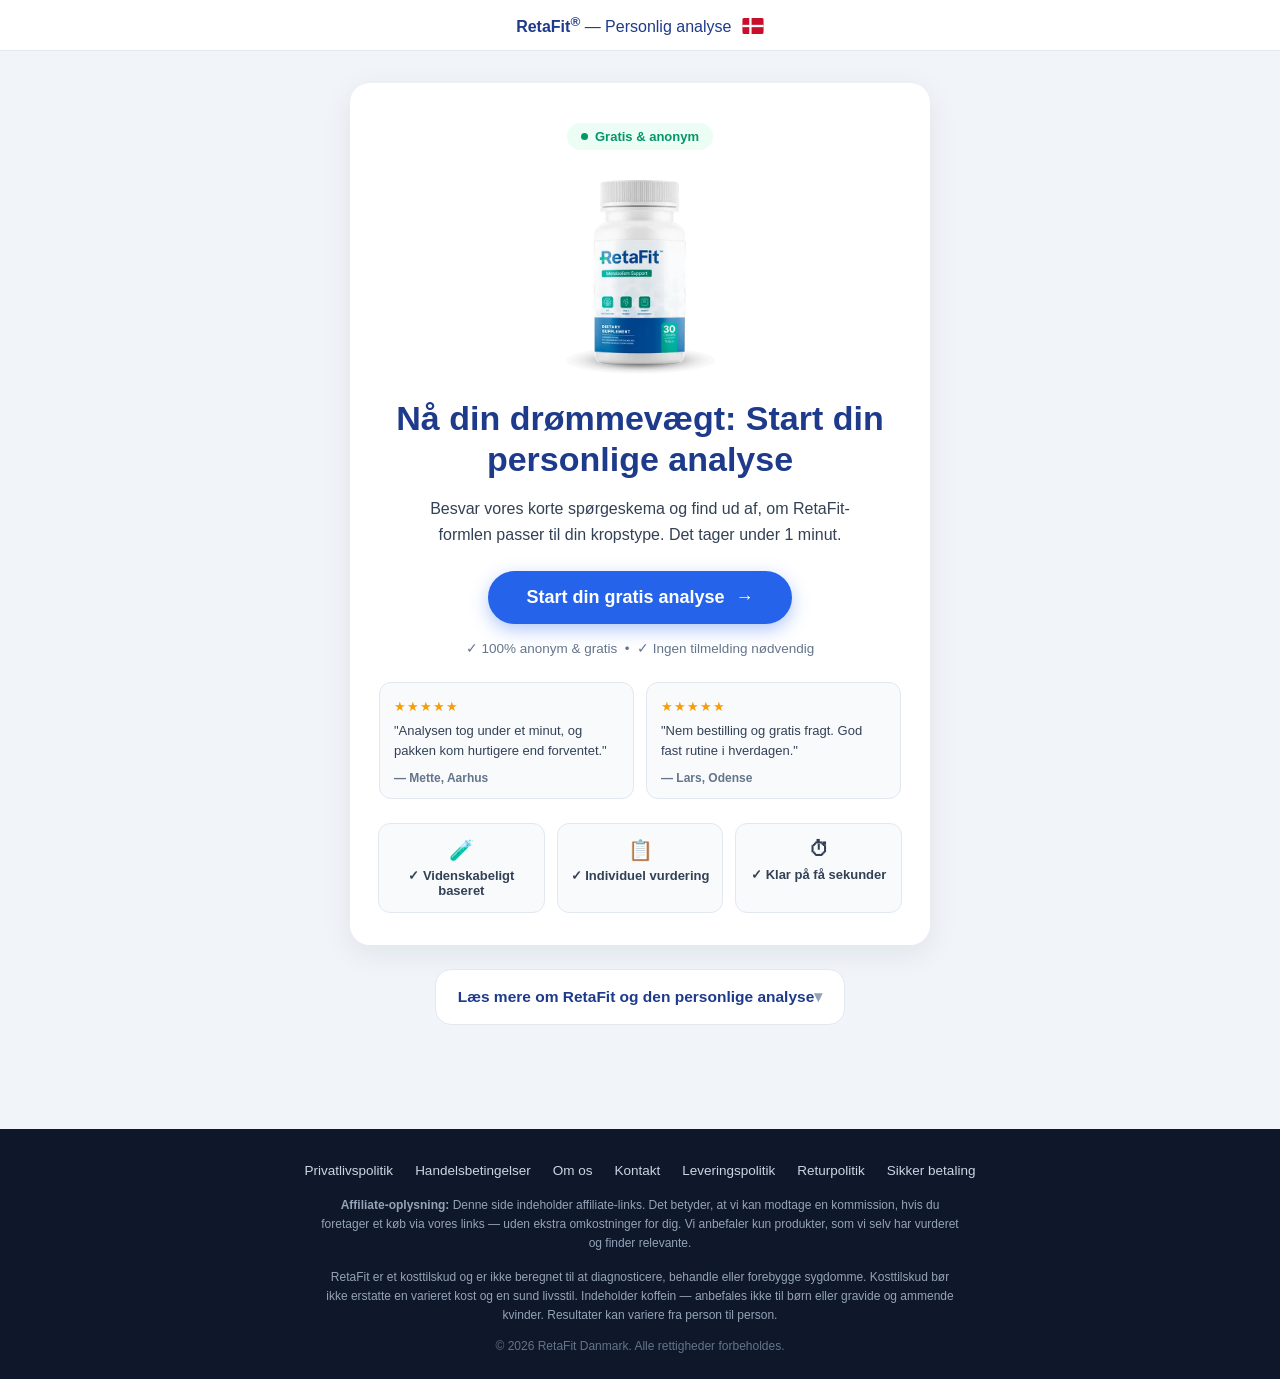
==== commit 6166a59b: "feat: adiciona disclaimer de afiliado no footer" ====
--- a/index.html
+++ b/index.html
@@ -237,6 +237,7 @@
     <a href="institutional/returpolitik.html">Returpolitik</a>
     <a href="institutional/sikker-betaling.html">Sikker betaling</a>
   </div>
+  <p class="footer-disclaimer"><strong>Affiliate-oplysning:</strong> Denne side indeholder affiliate-links. Det betyder, at vi kan modtage en kommission, hvis du foretager et køb via vores links — uden ekstra omkostninger for dig. Vi anbefaler kun produkter, som vi selv har vurderet og finder relevante.</p>
   <p class="footer-disclaimer">RetaFit er et kosttilskud og er ikke beregnet til at diagnosticere, behandle eller forebygge sygdomme. Kosttilskud bør ikke erstatte en varieret kost og en sund livsstil. Indeholder koffein — anbefales ikke til børn eller gravide og ammende kvinder. Resultater kan variere fra person til person.</p>
   <p class="footer-copy">© 2026 RetaFit Danmark. Alle rettigheder forbeholdes.</p>
 </footer>
--- a/css/style.css
+++ b/css/style.css
@@ -16,7 +16,7 @@
 .topbar .brand{font-weight:700}
 .topbar .flag{width:22px;height:16px;vertical-align:-2px;margin-left:6px;border-radius:2px}
 
-.wrap{display:flex;justify-content:center;padding:32px 16px 56px}
+.wrap{display:flex;flex-direction:column;align-items:center;padding:32px 16px 56px}
 .card{background:#fff;border-radius:20px;box-shadow:0 8px 30px rgba(15,23,42,.08);max-width:580px;width:100%;padding:40px 28px 32px;text-align:center}
 
 .badge{display:inline-flex;align-items:center;gap:7px;background:var(--verde-bg);color:var(--verde);font-size:13px;font-weight:600;padding:6px 14px;border-radius:999px}
